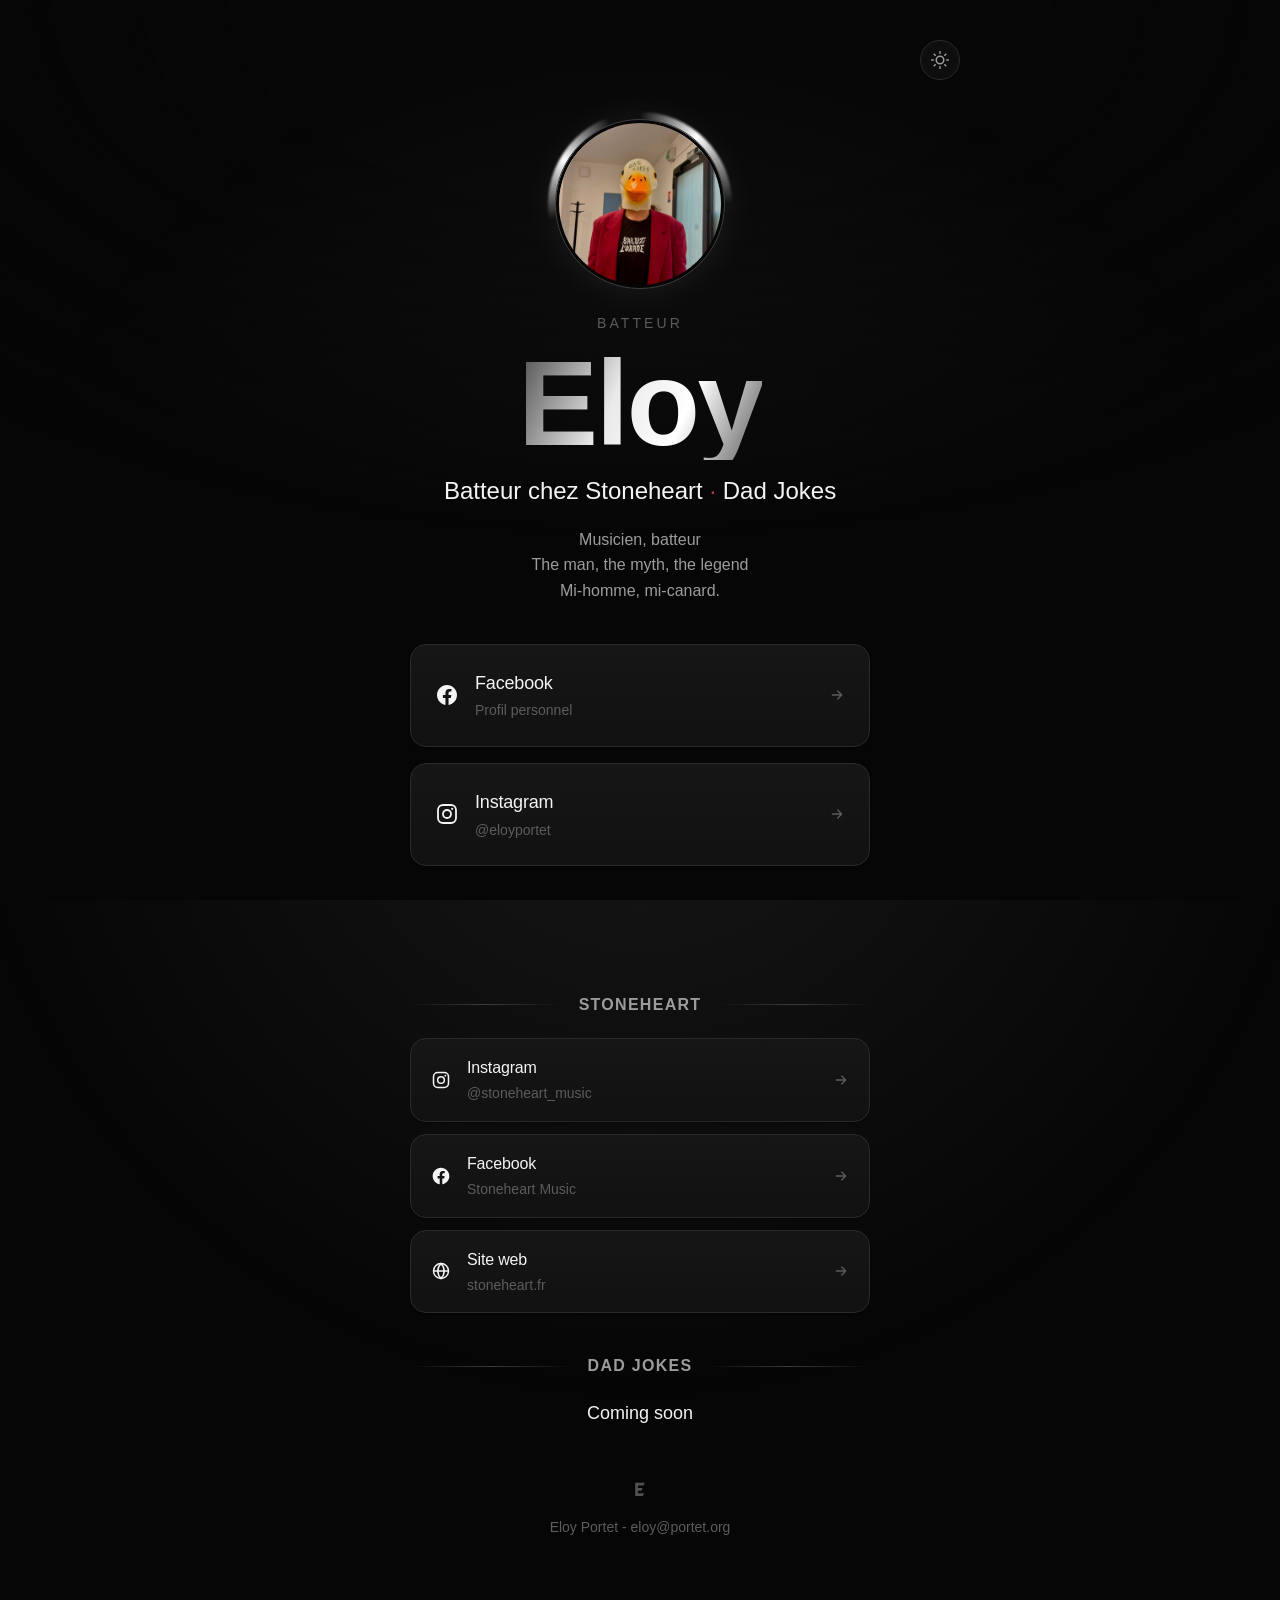
==== index.html @ e55ef7c5 "First release" ====
<!DOCTYPE html>
<html lang="fr">
<head>
<meta charset="UTF-8">
<meta name="viewport" content="width=device-width, initial-scale=1.0">
<title>Eloy</title>
<meta name="description" content="Eloy — batteur chez Stoneheart. Retrouve-le sur Facebook, Instagram, et découvre le groupe Stoneheart.">

<meta property="og:title" content="Eloy">
<meta property="og:description" content="Batteur chez Stoneheart. Musicien. Mi-homme, mi-canard.">
<meta property="og:type" content="profile">
<meta property="og:image" content="assets/eloy-photo.jpg">
<meta name="theme-color" content="#060606">

<link rel="icon" type="image/svg+xml" href="favicon.svg">

<link rel="preconnect" href="https://fonts.googleapis.com">
<link rel="preconnect" href="https://fonts.gstatic.com" crossorigin>
<link href="https://api.fontshare.com/v2/css?f[]=clash-display@400,500,600,700&f[]=general-sans@400,500,600&display=swap" rel="stylesheet">

<link rel="stylesheet" href="css/style.css">
</head>
<body>

<div class="grain" aria-hidden="true"></div>
<div class="beam" aria-hidden="true"></div>
<div class="vignette" aria-hidden="true"></div>

<div class="page">

  <div class="topbar">
    <button class="theme-toggle" data-theme-toggle aria-label="Passer en mode clair">
      <svg viewBox="0 0 24 24" fill="none" stroke="currentColor" stroke-width="2" stroke-linecap="round" stroke-linejoin="round"><circle cx="12" cy="12" r="5"/><path d="M12 1v2M12 21v2M4.22 4.22l1.42 1.42M18.36 18.36l1.42 1.42M1 12h2M21 12h2M4.22 19.78l1.42-1.42M18.36 5.64l1.42-1.42"/></svg>
    </button>
  </div>

  <main>

    <div class="avatar-frame">
      <div class="avatar-ring" aria-hidden="true"></div>
      <div class="avatar-img">
        <img src="assets/eloy-photo.jpg" alt="Eloy, l'homme au masque de canard" width="168" height="168">
      </div>
    </div>

    <p class="eyebrow">Batteur</p>
    <h1 class="title">Eloy</h1>
    <p class="subtitle">Batteur chez Stoneheart<span class="accent-dot"> · </span>Dad Jokes</p>
    <p class="bio">Musicien, batteur</br/> The man, the myth, the legend<br/>Mi-homme, mi-canard.</p>

    <nav class="link-stack" aria-label="Liens principaux">
      <a class="link-btn link-btn--primary" href="https://www.facebook.com/profile.php?id=100018490963108" target="_blank" rel="noopener noreferrer">
        <svg class="icon" viewBox="0 0 24 24" fill="currentColor" aria-hidden="true"><path d="M22 12.06C22 6.5 17.52 2 12 2S2 6.5 2 12.06c0 5 3.66 9.15 8.44 9.94v-7.03H7.9v-2.91h2.54V9.8c0-2.5 1.49-3.89 3.77-3.89 1.09 0 2.23.2 2.23.2v2.46h-1.26c-1.24 0-1.63.77-1.63 1.56v1.87h2.78l-.44 2.91h-2.34V22c4.78-.79 8.44-4.94 8.44-9.94Z"/></svg>
        <span class="label">Facebook<span class="handle">Profil personnel</span></span>
        <svg class="arrow" viewBox="0 0 24 24" fill="none" stroke="currentColor" stroke-width="2" stroke-linecap="round" stroke-linejoin="round" aria-hidden="true"><path d="M5 12h14M13 6l6 6-6 6"/></svg>
      </a>

      <a class="link-btn link-btn--primary" href="https://www.instagram.com/eloyportet/" target="_blank" rel="noopener noreferrer">
        <svg class="icon" viewBox="0 0 24 24" fill="none" stroke="currentColor" stroke-width="1.8" aria-hidden="true"><rect x="3" y="3" width="18" height="18" rx="5"/><circle cx="12" cy="12" r="4"/><circle cx="17.2" cy="6.8" r="1.1" fill="currentColor" stroke="none"/></svg>
        <span class="label">Instagram<span class="handle">@eloyportet</span></span>
        <svg class="arrow" viewBox="0 0 24 24" fill="none" stroke="currentColor" stroke-width="2" stroke-linecap="round" stroke-linejoin="round" aria-hidden="true"><path d="M5 12h14M13 6l6 6-6 6"/></svg>
      </a>
    </nav>

    <div class="eq" aria-hidden="true">
      <span></span><span></span><span></span><span></span><span></span><span></span><span></span>
    </div>

    <div class="section-header">
      <span class="line"></span>
      <span class="label">Stoneheart</span>
      <span class="line"></span>
    </div>

    <div class="link-group" aria-label="Liens Stoneheart">
      <a class="link-btn link-btn--secondary" href="https://www.instagram.com/stoneheart_music/" target="_blank" rel="noopener noreferrer">
        <svg class="icon" viewBox="0 0 24 24" fill="none" stroke="currentColor" stroke-width="1.8" aria-hidden="true"><rect x="3" y="3" width="18" height="18" rx="5"/><circle cx="12" cy="12" r="4"/><circle cx="17.2" cy="6.8" r="1.1" fill="currentColor" stroke="none"/></svg>
        <span class="label">Instagram<span class="handle">@stoneheart_music</span></span>
        <svg class="arrow" viewBox="0 0 24 24" fill="none" stroke="currentColor" stroke-width="2" stroke-linecap="round" stroke-linejoin="round" aria-hidden="true"><path d="M5 12h14M13 6l6 6-6 6"/></svg>
      </a>

      <a class="link-btn link-btn--secondary" href="https://www.facebook.com/StoneheartMusic/" target="_blank" rel="noopener noreferrer">
        <svg class="icon" viewBox="0 0 24 24" fill="currentColor" aria-hidden="true"><path d="M22 12.06C22 6.5 17.52 2 12 2S2 6.5 2 12.06c0 5 3.66 9.15 8.44 9.94v-7.03H7.9v-2.91h2.54V9.8c0-2.5 1.49-3.89 3.77-3.89 1.09 0 2.23.2 2.23.2v2.46h-1.26c-1.24 0-1.63.77-1.63 1.56v1.87h2.78l-.44 2.91h-2.34V22c4.78-.79 8.44-4.94 8.44-9.94Z"/></svg>
        <span class="label">Facebook<span class="handle">Stoneheart Music</span></span>
        <svg class="arrow" viewBox="0 0 24 24" fill="none" stroke="currentColor" stroke-width="2" stroke-linecap="round" stroke-linejoin="round" aria-hidden="true"><path d="M5 12h14M13 6l6 6-6 6"/></svg>
      </a>

      <a class="link-btn link-btn--secondary" href="https://www.stoneheart.fr/" target="_blank" rel="noopener noreferrer">
        <svg class="icon" viewBox="0 0 24 24" fill="none" stroke="currentColor" stroke-width="1.8" aria-hidden="true"><circle cx="12" cy="12" r="9"/><path d="M3 12h18M12 3c2.5 2.5 3.8 5.8 3.8 9s-1.3 6.5-3.8 9c-2.5-2.5-3.8-5.8-3.8-9s1.3-6.5 3.8-9Z"/></svg>
        <span class="label">Site web<span class="handle">stoneheart.fr</span></span>
        <svg class="arrow" viewBox="0 0 24 24" fill="none" stroke="currentColor" stroke-width="2" stroke-linecap="round" stroke-linejoin="round" aria-hidden="true"><path d="M5 12h14M13 6l6 6-6 6"/></svg>
      </a>
    </div>

    <div class="section-header">
      <span class="line"></span>
      <span class="label">Dad Jokes</span>
      <span class="line"></span>
    </div>
    
    <div>
      Coming soon
    </div>
    <div class="separator">
    </div>

    <footer>
      <div class="mark" aria-hidden="true">
        <svg viewBox="0 0 64 64"><path d="M18 14 H46 L42 22 H26 V29 H40 L36 37 H26 V44 H44 L40 52 H18 Z" fill="currentColor"/></svg>
      </div>
      <p class="note">Eloy Portet - eloy@portet.org</p>
    </footer>

  </main>
</div>

<script src="js/main.js"></script>
</body>
</html>
---- css/style.css ----
/* =========================================================
   ELOY — link-in-bio site
   Dark chrome / metal aesthetic, monochrome, animated shine
   ========================================================= */

/* ---------- Fonts ---------- */
/* Clash Display (Fontshare) — display headings
   General Sans (Fontshare) — body / UI */

/* ---------- Reset / base ---------- */
*, *::before, *::after { box-sizing: border-box; margin: 0; padding: 0; }

html {
  -moz-text-size-adjust: none;
  -webkit-text-size-adjust: none;
  text-size-adjust: none;
  -webkit-font-smoothing: antialiased;
  -moz-osx-font-smoothing: grayscale;
  text-rendering: optimizeLegibility;
  scroll-behavior: smooth;
}

body {
  min-height: 100dvh;
  line-height: 1.6;
  font-family: var(--font-body);
  font-size: var(--text-base);
  color: var(--color-text);
  background-color: var(--color-bg);
  overflow-x: hidden;
}

.separator  {
  display:block;
  height:50px;
}

img, picture, video, canvas, svg { display: block; max-width: 100%; height: auto; }
ul[role='list'], ol[role='list'] { list-style: none; }
button, input, textarea, select { font: inherit; color: inherit; }
h1, h2, h3 { text-wrap: balance; line-height: 1.1; }
p { text-wrap: pretty; }

::selection { background: color-mix(in oklab, var(--color-primary) 35%, transparent); color: var(--color-text); }

:focus-visible {
  outline: 2px solid var(--color-primary);
  outline-offset: 3px;
  border-radius: var(--radius-sm);
}

@media (prefers-reduced-motion: reduce) {
  *, *::before, *::after {
    animation-duration: 0.01ms !important;
    animation-iteration-count: 1 !important;
    transition-duration: 0.01ms !important;
    scroll-behavior: auto !important;
  }
}

button { cursor: pointer; background: none; border: none; }

a, button, [role='button'] {
  transition: color var(--transition-interactive),
              background var(--transition-interactive),
              border-color var(--transition-interactive),
              box-shadow var(--transition-interactive),
              transform var(--transition-interactive);
}

.sr-only {
  position: absolute; width: 1px; height: 1px; padding: 0; margin: -1px;
  overflow: hidden; clip: rect(0,0,0,0); white-space: nowrap; border-width: 0;
}

/* ---------- Tokens ---------- */
:root {
  --text-xs: clamp(0.75rem, 0.7rem + 0.25vw, 0.875rem);
  --text-sm: clamp(0.875rem, 0.8rem + 0.35vw, 1rem);
  --text-base: clamp(1rem, 0.95rem + 0.25vw, 1.125rem);
  --text-lg: clamp(1.125rem, 1rem + 0.75vw, 1.5rem);
  --text-xl: clamp(1.5rem, 1.2rem + 1.25vw, 2.25rem);
  --text-2xl: clamp(2.25rem, 1.4rem + 3vw, 4.25rem);
  --text-hero: clamp(3.5rem, 1rem + 9vw, 7.5rem);

  --space-1: 0.25rem; --space-2: 0.5rem; --space-3: 0.75rem;
  --space-4: 1rem; --space-5: 1.25rem; --space-6: 1.5rem;
  --space-8: 2rem; --space-10: 2.5rem; --space-12: 3rem;
  --space-16: 4rem; --space-20: 5rem; --space-24: 6rem; --space-32: 8rem;

  --radius-sm: 0.375rem; --radius-md: 0.625rem; --radius-lg: 1rem;
  --radius-xl: 1.5rem; --radius-full: 9999px;

  --transition-interactive: 220ms cubic-bezier(0.16, 1, 0.3, 1);

  --font-display: 'Clash Display', 'General Sans', 'Helvetica Neue', sans-serif;
  --font-body: 'General Sans', 'Helvetica Neue', sans-serif;

  --content-narrow: 460px;
  --content-default: 640px;
}

/* Dark = default (chrome on black) */
:root, [data-theme='dark'] {
  --color-bg: #060606;
  --color-bg-2: #0d0d0d;
  --color-surface: #111111;
  --color-surface-2: #161616;
  --color-border: #2a2a2a;
  --color-border-strong: #3d3d3d;
  --color-text: #f4f4f4;
  --color-text-muted: #9c9c9c;
  --color-text-faint: #5c5c5c;
  --color-text-inverse: #0a0a0a;
  --color-primary: #e6e6e6;
  --color-primary-highlight: #ffffff;
  --color-accent: #b23b3b; /* restrained crimson ember, used sparingly */

  --chrome-gradient: linear-gradient(115deg, #4a4a4a 0%, #e9e9e9 18%, #ffffff 30%, #7a7a7a 42%, #cfcfcf 55%, #3f3f3f 70%, #ffffff 85%, #6b6b6b 100%);
  --shadow-glow: 0 0 40px rgba(255,255,255,0.08);
  --shadow-sm: 0 1px 2px rgba(0,0,0,0.4);
  --shadow-md: 0 8px 24px rgba(0,0,0,0.5);
  --shadow-lg: 0 20px 50px rgba(0,0,0,0.6);
  --noise-opacity: 0.05;
}

/* Light = brushed steel */
[data-theme='light'] {
  --color-bg: #eeeeee;
  --color-bg-2: #e6e6e6;
  --color-surface: #f5f5f5;
  --color-surface-2: #ffffff;
  --color-border: #cfcfcf;
  --color-border-strong: #b8b8b8;
  --color-text: #131313;
  --color-text-muted: #55555a;
  --color-text-faint: #8b8b8b;
  --color-text-inverse: #ffffff;
  --color-primary: #1a1a1a;
  --color-primary-highlight: #000000;
  --color-accent: #9c2c2c;

  --chrome-gradient: linear-gradient(115deg, #5a5a5a 0%, #1a1a1a 18%, #000000 30%, #4a4a4a 42%, #0d0d0d 55%, #3f3f3f 70%, #000000 85%, #5a5a5a 100%);
  --shadow-glow: 0 0 40px rgba(0,0,0,0.08);
  --shadow-sm: 0 1px 2px rgba(0,0,0,0.08);
  --shadow-md: 0 8px 24px rgba(0,0,0,0.1);
  --shadow-lg: 0 20px 50px rgba(0,0,0,0.14);
  --noise-opacity: 0.035;
}

/* ---------- Background texture ---------- */
.grain {
  position: fixed; inset: 0; z-index: 0; pointer-events: none;
  opacity: var(--noise-opacity); mix-blend-mode: overlay;
  background-image: url("data:image/svg+xml,%3Csvg xmlns='http://www.w3.org/2000/svg' width='160' height='160'%3E%3Cfilter id='n'%3E%3CfeTurbulence type='fractalNoise' baseFrequency='0.9' numOctaves='2' stitchTiles='stitch'/%3E%3C/filter%3E%3Crect width='100%25' height='100%25' filter='url(%23n)'/%3E%3C/svg%3E");
}

.vignette {
  position: fixed; inset: 0; z-index: 0; pointer-events: none;
  background: radial-gradient(ellipse 80% 60% at 50% 0%, transparent 0%, transparent 40%, var(--color-bg) 100%);
}

.beam {
  position: fixed; top: -20%; left: 50%; width: 140vmax; height: 140vmax;
  transform: translateX(-50%);
  background: radial-gradient(circle, color-mix(in oklab, var(--color-primary) 8%, transparent) 0%, transparent 55%);
  z-index: 0; pointer-events: none; animation: beam-drift 16s ease-in-out infinite alternate;
}
@keyframes beam-drift {
  0% { opacity: .5; transform: translateX(-52%) translateY(0); }
  100% { opacity: .9; transform: translateX(-48%) translateY(2%); }
}

/* ---------- Layout ---------- */
.page {
  position: relative; z-index: 1;
  min-height: 100dvh;
  display: flex; flex-direction: column; align-items: center;
  padding: var(--space-8) var(--space-5) var(--space-16);
}

.topbar {
  width: 100%; max-width: var(--content-default);
  display: flex; justify-content: flex-end; align-items: center;
  padding-block: var(--space-2);
}

.theme-toggle {
  width: 40px; height: 40px; border-radius: var(--radius-full);
  display: flex; align-items: center; justify-content: center;
  border: 1px solid var(--color-border); color: var(--color-text-muted);
  background: color-mix(in oklab, var(--color-surface) 80%, transparent);
}
.theme-toggle:hover { color: var(--color-text); border-color: var(--color-border-strong); box-shadow: var(--shadow-glow); }
.theme-toggle svg { width: 18px; height: 18px; }

main {
  width: 100%; max-width: var(--content-default);
  display: flex; flex-direction: column; align-items: center;
  text-align: center;
}

/* ---------- Avatar ---------- */
.avatar-frame {
  position: relative;
  width: clamp(120px, 30vw, 168px);
  height: clamp(120px, 30vw, 168px);
  margin-top: var(--space-8);
  margin-bottom: var(--space-6);
}

.avatar-ring {
  position: absolute; inset: -8px; border-radius: var(--radius-full);
  background: conic-gradient(from 0deg, transparent 0deg, var(--color-primary-highlight) 40deg, transparent 90deg, transparent 260deg, var(--color-primary-highlight) 300deg, transparent 340deg);
  animation: ring-spin 7s linear infinite;
  filter: blur(1px);
}
@keyframes ring-spin { to { transform: rotate(360deg); } }

.avatar-frame::after {
  content: ''; position: absolute; inset: -1px; border-radius: var(--radius-full);
  border: 1px solid var(--color-border-strong); box-shadow: var(--shadow-glow);
}

.avatar-img {
  position: relative; width: 100%; height: 100%; border-radius: var(--radius-full);
  overflow: hidden; border: 3px solid var(--color-bg);
}
.avatar-img img { width: 100%; height: 100%; object-fit: cover; }

/* ---------- Identity ---------- */
.eyebrow {
  font-family: var(--font-body); font-size: var(--text-xs);
  letter-spacing: 0.22em; text-transform: uppercase;
  color: var(--color-text-faint); margin-bottom: var(--space-3);
}

h1.title {
  font-family: var(--font-display); font-weight: 600;
  font-size: var(--text-hero); letter-spacing: -0.02em;
  line-height: 0.95; margin-bottom: var(--space-3);

  background-image: var(--chrome-gradient);
  background-size: 250% 100%;
  -webkit-background-clip: text; background-clip: text;
  color: transparent;
  animation: chrome-sweep 5s ease-in-out infinite;
}
@keyframes chrome-sweep {
  0%, 100% { background-position: 0% 50%; }
  50% { background-position: 100% 50%; }
}

.subtitle {
  font-family: var(--font-body); font-weight: 500;
  font-size: var(--text-lg); color: var(--color-text);
  margin-bottom: var(--space-4);
}
.subtitle .accent-dot { color: var(--color-accent); }

.bio {
  max-width: 46ch; font-size: var(--text-sm); color: var(--color-text-muted);
  margin-bottom: var(--space-10);
}

/* ---------- Link buttons ---------- */
.link-stack {
  width: 100%; max-width: var(--content-narrow);
  display: flex; flex-direction: column; gap: var(--space-4);
  margin-bottom: var(--space-16);
  perspective: 800px;
}

.link-btn {
  position: relative; overflow: hidden;
  display: flex; align-items: center; gap: var(--space-4);
  padding: var(--space-5) var(--space-6);
  border-radius: var(--radius-lg);
  border: 1px solid var(--color-border);
  background: linear-gradient(180deg, var(--color-surface-2), var(--color-surface));
  color: var(--color-text);
  text-decoration: none;
  box-shadow: var(--shadow-sm);
}

.link-btn::before {
  content: ''; position: absolute; top: 0; left: -60%;
  width: 40%; height: 100%;
  background: linear-gradient(120deg, transparent, color-mix(in oklab, var(--color-primary-highlight) 70%, transparent), transparent);
  transform: skewX(-20deg);
  transition: left 700ms cubic-bezier(0.16, 1, 0.3, 1);
  pointer-events: none;
}

.link-btn:hover, .link-btn:focus-visible {
  border-color: var(--color-border-strong);
  transform: translateY(-2px);
  box-shadow: var(--shadow-md), var(--shadow-glow);
}
.link-btn:hover::before { left: 130%; }
.link-btn:active { transform: translateY(0) scale(0.99); }

.link-btn .icon {
  flex: none; width: 24px; height: 24px; color: var(--color-text);
}

.link-btn .label {
  flex: 1; text-align: left; font-family: var(--font-display);
  font-weight: 500; font-size: var(--text-base); letter-spacing: -0.01em;
}

.link-btn .handle {
  font-size: var(--text-xs); color: var(--color-text-faint);
  display: block; margin-top: 2px; font-family: var(--font-body); letter-spacing: 0;
}

.link-btn .arrow { flex: none; width: 16px; height: 16px; color: var(--color-text-faint); transition: transform var(--transition-interactive); }
.link-btn:hover .arrow { transform: translateX(3px); color: var(--color-text); }

/* Primary vs secondary sizing */
.link-btn--primary { padding-block: var(--space-6); }
.link-btn--secondary {
  padding: var(--space-4) var(--space-5);
}
.link-btn--secondary .icon { width: 20px; height: 20px; }
.link-btn--secondary .label { font-size: var(--text-sm); }

/* ---------- Section divider ---------- */
.section-header {
  width: 100%; max-width: var(--content-narrow);
  display: flex; align-items: center; gap: var(--space-4);
  margin-bottom: var(--space-5);
}
.section-header .line { flex: 1; height: 1px; background: linear-gradient(90deg, transparent, var(--color-border-strong), transparent); }
.section-header .label {
  font-family: var(--font-display); font-weight: 600;
  font-size: var(--text-sm); letter-spacing: 0.08em; text-transform: uppercase;
  color: var(--color-text-muted);
}

.section-sub {
  font-size: var(--text-xs); color: var(--color-text-faint);
  max-width: var(--content-narrow); text-align: left; width: 100%;
  margin-top: calc(-1 * var(--space-2)); margin-bottom: var(--space-5);
}

.link-group { width: 100%; max-width: var(--content-narrow); display: flex; flex-direction: column; gap: var(--space-3); margin-bottom: var(--space-10); }

/* ---------- Equalizer divider ---------- */
.eq {
  display: flex; align-items: flex-end; gap: 4px; height: 22px; margin-bottom: var(--space-10);
  opacity: 0.7;
}
.eq span {
  width: 3px; background: var(--color-text-muted); border-radius: 2px;
  animation: eq-bounce 1.2s ease-in-out infinite;
}
.eq span:nth-child(1) { animation-delay: -1.1s; }
.eq span:nth-child(2) { animation-delay: -0.9s; }
.eq span:nth-child(3) { animation-delay: -0.4s; }
.eq span:nth-child(4) { animation-delay: -1.3s; }
.eq span:nth-child(5) { animation-delay: -0.2s; }
.eq span:nth-child(6) { animation-delay: -0.7s; }
.eq span:nth-child(7) { animation-delay: -1s; }
@keyframes eq-bounce {
  0%, 100% { height: 4px; }
  50% { height: 22px; }
}

/* ---------- Footer ---------- */
footer {
  text-align: center; color: var(--color-text-faint); font-size: var(--text-xs);
  max-width: var(--content-narrow);
}
footer .note { margin-bottom: var(--space-4); }
footer .mark { display: flex; justify-content: center; margin-bottom: var(--space-4); opacity: 0.5; }
footer .mark svg { width: 22px; height: 22px; color: var(--color-text-muted); }

/* ---------- Responsive ---------- */
@media (max-width: 420px) {
  .link-btn { padding: var(--space-4) var(--space-5); }
  .link-btn--primary { padding-block: var(--space-5); }
}
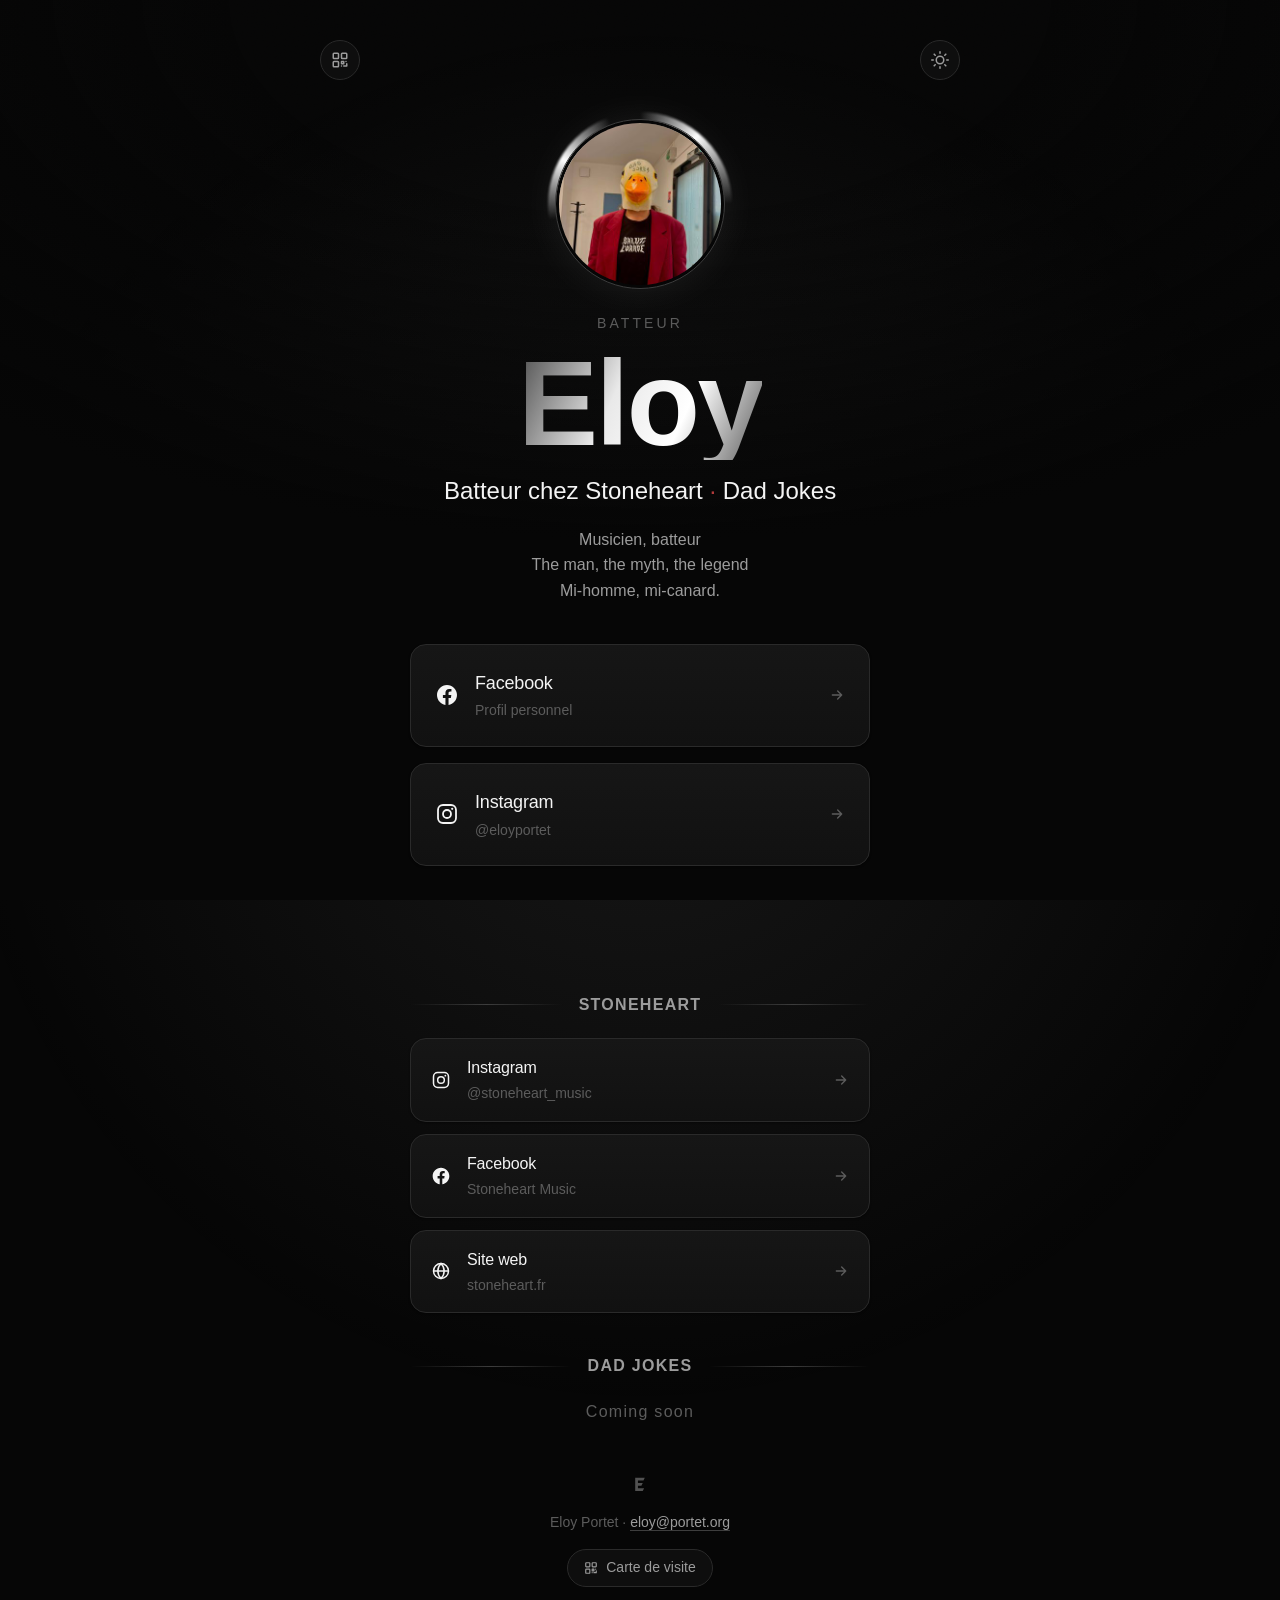
==== commit 00410ea8: "SEO, PWA (installable + offline) et carte de visite QR - SEO : titre, canonical, Open Graph/Twitter " ====
--- a/index.html
+++ b/index.html
@@ -3,19 +3,73 @@
 <head>
 <meta charset="UTF-8">
 <meta name="viewport" content="width=device-width, initial-scale=1.0">
-<title>Eloy</title>
-<meta name="description" content="Eloy — batteur chez Stoneheart. Retrouve-le sur Facebook, Instagram, et découvre le groupe Stoneheart.">
-
-<meta property="og:title" content="Eloy">
+<title>Eloy Portet — Batteur de Stoneheart</title>
+<meta name="description" content="Eloy Portet, batteur du groupe Stoneheart. Musicien, dad jokes, mi-homme mi-canard : retrouve-le sur Instagram, Facebook et découvre Stoneheart.">
+<meta name="author" content="Eloy Portet">
+<meta name="robots" content="index, follow, max-image-preview:large">
+<link rel="canonical" href="https://eloy.portet.org/">
+
+<meta property="og:type" content="profile">
+<meta property="og:site_name" content="Eloy Portet">
+<meta property="og:locale" content="fr_FR">
+<meta property="og:url" content="https://eloy.portet.org/">
+<meta property="og:title" content="Eloy Portet — Batteur de Stoneheart">
 <meta property="og:description" content="Batteur chez Stoneheart. Musicien. Mi-homme, mi-canard.">
-<meta property="og:type" content="profile">
-<meta property="og:image" content="assets/eloy-photo.jpg">
+<meta property="og:image" content="https://eloy.portet.org/assets/eloy-photo.jpg">
+<meta property="og:image:width" content="1536">
+<meta property="og:image:height" content="1546">
+<meta property="og:image:alt" content="Eloy, l'homme au masque de canard">
+<meta property="profile:first_name" content="Eloy">
+<meta property="profile:last_name" content="Portet">
+<meta name="twitter:card" content="summary_large_image">
+<meta name="twitter:title" content="Eloy Portet — Batteur de Stoneheart">
+<meta name="twitter:description" content="Batteur chez Stoneheart. Musicien. Mi-homme, mi-canard.">
+<meta name="twitter:image" content="https://eloy.portet.org/assets/eloy-photo.jpg">
+
 <meta name="theme-color" content="#060606">
-
+<meta name="color-scheme" content="dark light">
+<link rel="manifest" href="manifest.webmanifest">
 <link rel="icon" type="image/svg+xml" href="favicon.svg">
-
-<link rel="preconnect" href="https://fonts.googleapis.com">
-<link rel="preconnect" href="https://fonts.gstatic.com" crossorigin>
+<link rel="icon" type="image/png" sizes="32x32" href="assets/icons/favicon-32.png">
+<link rel="apple-touch-icon" href="assets/icons/apple-touch-icon.png">
+<meta name="apple-mobile-web-app-title" content="Eloy">
+<meta name="mobile-web-app-capable" content="yes">
+
+<script type="application/ld+json">
+{
+  "@context": "https://schema.org",
+  "@type": "ProfilePage",
+  "url": "https://eloy.portet.org/",
+  "inLanguage": "fr-FR",
+  "mainEntity": {
+    "@type": "Person",
+    "name": "Eloy Portet",
+    "givenName": "Eloy",
+    "familyName": "Portet",
+    "jobTitle": "Batteur",
+    "description": "Musicien, batteur du groupe Stoneheart. Mi-homme, mi-canard.",
+    "image": "https://eloy.portet.org/assets/eloy-photo.jpg",
+    "url": "https://eloy.portet.org/",
+    "email": "mailto:eloy@portet.org",
+    "sameAs": [
+      "https://www.instagram.com/eloyportet/",
+      "https://www.facebook.com/profile.php?id=100018490963108"
+    ],
+    "memberOf": {
+      "@type": "MusicGroup",
+      "name": "Stoneheart",
+      "url": "https://www.stoneheart.fr/",
+      "sameAs": [
+        "https://www.instagram.com/stoneheart_music/",
+        "https://www.facebook.com/StoneheartMusic/"
+      ]
+    }
+  }
+}
+</script>
+
+<link rel="preconnect" href="https://api.fontshare.com">
+<link rel="preconnect" href="https://cdn.fontshare.com" crossorigin>
 <link href="https://api.fontshare.com/v2/css?f[]=clash-display@400,500,600,700&f[]=general-sans@400,500,600&display=swap" rel="stylesheet">
 
 <link rel="stylesheet" href="css/style.css">
@@ -29,7 +83,10 @@
 <div class="page">
 
   <div class="topbar">
-    <button class="theme-toggle" data-theme-toggle aria-label="Passer en mode clair">
+    <button class="icon-btn" type="button" data-card-open aria-haspopup="dialog" aria-label="Afficher ma carte de visite (QR code)" title="Carte de visite">
+      <svg viewBox="0 0 24 24" fill="none" stroke="currentColor" stroke-width="2" stroke-linecap="round" stroke-linejoin="round" aria-hidden="true"><rect x="3" y="3" width="7" height="7" rx="1"/><rect x="14" y="3" width="7" height="7" rx="1"/><rect x="3" y="14" width="7" height="7" rx="1"/><path d="M14 14h3v3h-3zM20 14v.01M14 20h.01M17 20h4v-3"/></svg>
+    </button>
+    <button class="icon-btn theme-toggle" type="button" data-theme-toggle aria-label="Passer en mode clair">
       <svg viewBox="0 0 24 24" fill="none" stroke="currentColor" stroke-width="2" stroke-linecap="round" stroke-linejoin="round"><circle cx="12" cy="12" r="5"/><path d="M12 1v2M12 21v2M4.22 4.22l1.42 1.42M18.36 18.36l1.42 1.42M1 12h2M21 12h2M4.22 19.78l1.42-1.42M18.36 5.64l1.42-1.42"/></svg>
     </button>
   </div>
@@ -39,14 +96,14 @@
     <div class="avatar-frame">
       <div class="avatar-ring" aria-hidden="true"></div>
       <div class="avatar-img">
-        <img src="assets/eloy-photo.jpg" alt="Eloy, l'homme au masque de canard" width="168" height="168">
+        <img src="assets/eloy-avatar-336.jpg" alt="Eloy Portet, l'homme au masque de canard" width="168" height="168" fetchpriority="high">
       </div>
     </div>
 
     <p class="eyebrow">Batteur</p>
-    <h1 class="title">Eloy</h1>
+    <h1 class="title">Eloy<span class="sr-only"> Portet</span></h1>
     <p class="subtitle">Batteur chez Stoneheart<span class="accent-dot"> · </span>Dad Jokes</p>
-    <p class="bio">Musicien, batteur</br/> The man, the myth, the legend<br/>Mi-homme, mi-canard.</p>
+    <p class="bio">Musicien, batteur<br>The man, the myth, the legend<br/>Mi-homme, mi-canard.</p>
 
     <nav class="link-stack" aria-label="Liens principaux">
       <a class="link-btn link-btn--primary" href="https://www.facebook.com/profile.php?id=100018490963108" target="_blank" rel="noopener noreferrer">
@@ -72,7 +129,7 @@
       <span class="line"></span>
     </div>
 
-    <div class="link-group" aria-label="Liens Stoneheart">
+    <nav class="link-group" aria-label="Liens Stoneheart">
       <a class="link-btn link-btn--secondary" href="https://www.instagram.com/stoneheart_music/" target="_blank" rel="noopener noreferrer">
         <svg class="icon" viewBox="0 0 24 24" fill="none" stroke="currentColor" stroke-width="1.8" aria-hidden="true"><rect x="3" y="3" width="18" height="18" rx="5"/><circle cx="12" cy="12" r="4"/><circle cx="17.2" cy="6.8" r="1.1" fill="currentColor" stroke="none"/></svg>
         <span class="label">Instagram<span class="handle">@stoneheart_music</span></span>
@@ -90,7 +147,7 @@
         <span class="label">Site web<span class="handle">stoneheart.fr</span></span>
         <svg class="arrow" viewBox="0 0 24 24" fill="none" stroke="currentColor" stroke-width="2" stroke-linecap="round" stroke-linejoin="round" aria-hidden="true"><path d="M5 12h14M13 6l6 6-6 6"/></svg>
       </a>
-    </div>
+    </nav>
 
     <div class="section-header">
       <span class="line"></span>
@@ -98,22 +155,52 @@
       <span class="line"></span>
     </div>
     
-    <div>
-      Coming soon
-    </div>
-    <div class="separator">
-    </div>
+    <p class="coming-soon">Coming soon</p>
 
     <footer>
       <div class="mark" aria-hidden="true">
         <svg viewBox="0 0 64 64"><path d="M18 14 H46 L42 22 H26 V29 H40 L36 37 H26 V44 H44 L40 52 H18 Z" fill="currentColor"/></svg>
       </div>
-      <p class="note">Eloy Portet - eloy@portet.org</p>
+      <p class="note">Eloy Portet · <a href="mailto:eloy@portet.org">eloy@portet.org</a></p>
+      <div class="footer-actions">
+        <button class="pill-btn" type="button" data-card-open aria-haspopup="dialog">
+          <svg viewBox="0 0 24 24" fill="none" stroke="currentColor" stroke-width="2" stroke-linecap="round" stroke-linejoin="round" aria-hidden="true"><rect x="3" y="3" width="7" height="7" rx="1"/><rect x="14" y="3" width="7" height="7" rx="1"/><rect x="3" y="14" width="7" height="7" rx="1"/><path d="M14 14h3v3h-3zM20 14v.01M14 20h.01M17 20h4v-3"/></svg>
+          Carte de visite
+        </button>
+        <button class="pill-btn" type="button" data-install hidden>
+          <svg viewBox="0 0 24 24" fill="none" stroke="currentColor" stroke-width="2" stroke-linecap="round" stroke-linejoin="round" aria-hidden="true"><path d="M12 3v12M7 10l5 5 5-5M5 21h14"/></svg>
+          Installer l'appli
+        </button>
+      </div>
+      <p class="install-hint" data-ios-hint hidden>Pour installer sur iPhone : <strong>Partager</strong> puis <strong>Sur l'écran d'accueil</strong>.</p>
     </footer>
 
   </main>
 </div>
 
-<script src="js/main.js"></script>
+<dialog class="card-dialog" data-card-dialog aria-labelledby="card-title">
+  <form method="dialog">
+    <button class="icon-btn card-close" aria-label="Fermer">
+      <svg viewBox="0 0 24 24" fill="none" stroke="currentColor" stroke-width="2" stroke-linecap="round" aria-hidden="true"><path d="M6 6l12 12M18 6L6 18"/></svg>
+    </button>
+  </form>
+  <h2 id="card-title" class="card-title">Eloy Portet</h2>
+  <p class="card-sub">Batteur · Stoneheart</p>
+  <div class="card-tabs" role="tablist" aria-label="Type de QR code">
+    <button type="button" role="tab" aria-selected="true" aria-controls="qr-vcard" id="tab-vcard">Contact</button>
+    <button type="button" role="tab" aria-selected="false" aria-controls="qr-site" id="tab-site" tabindex="-1">Site web</button>
+  </div>
+  <div class="card-qr">
+    <img id="qr-vcard" role="tabpanel" aria-labelledby="tab-vcard" src="assets/qr-vcard.svg" alt="QR code : ajouter Eloy Portet aux contacts" width="240" height="240" loading="lazy">
+    <img id="qr-site" role="tabpanel" aria-labelledby="tab-site" src="assets/qr-site.svg" alt="QR code : eloy.portet.org" width="240" height="240" loading="lazy" hidden>
+  </div>
+  <p class="card-hint">Scanne avec l'appareil photo</p>
+  <div class="card-actions">
+    <a class="pill-btn" href="eloy-portet.vcf" download>Enregistrer le contact</a>
+    <button class="pill-btn" type="button" data-share hidden>Partager le lien</button>
+  </div>
+</dialog>
+
+<script src="js/main.js" defer></script>
 </body>
 </html>
--- a/css/style.css
+++ b/css/style.css
@@ -181,18 +181,18 @@
 
 .topbar {
   width: 100%; max-width: var(--content-default);
-  display: flex; justify-content: flex-end; align-items: center;
+  display: flex; justify-content: space-between; align-items: center;
   padding-block: var(--space-2);
 }
 
-.theme-toggle {
+.icon-btn {
   width: 40px; height: 40px; border-radius: var(--radius-full);
   display: flex; align-items: center; justify-content: center;
   border: 1px solid var(--color-border); color: var(--color-text-muted);
   background: color-mix(in oklab, var(--color-surface) 80%, transparent);
 }
-.theme-toggle:hover { color: var(--color-text); border-color: var(--color-border-strong); box-shadow: var(--shadow-glow); }
-.theme-toggle svg { width: 18px; height: 18px; }
+.icon-btn:hover { color: var(--color-text); border-color: var(--color-border-strong); box-shadow: var(--shadow-glow); }
+.icon-btn svg { width: 18px; height: 18px; }
 
 main {
   width: 100%; max-width: var(--content-default);
@@ -381,3 +381,74 @@
   .link-btn { padding: var(--space-4) var(--space-5); }
   .link-btn--primary { padding-block: var(--space-5); }
 }
+
+/* ---------- Coming soon ---------- */
+.coming-soon {
+  font-size: var(--text-sm); color: var(--color-text-faint);
+  letter-spacing: 0.08em; margin-bottom: var(--space-12);
+}
+
+/* ---------- Footer actions (card / install) ---------- */
+footer a { color: var(--color-text-muted); text-decoration: none; border-bottom: 1px solid var(--color-border-strong); }
+footer a:hover { color: var(--color-text); border-color: var(--color-text-muted); }
+
+.footer-actions {
+  display: flex; flex-wrap: wrap; justify-content: center; gap: var(--space-3);
+  margin-bottom: var(--space-4);
+}
+
+.pill-btn {
+  display: inline-flex; align-items: center; gap: var(--space-2);
+  padding: var(--space-2) var(--space-4);
+  border-radius: var(--radius-full);
+  border: 1px solid var(--color-border);
+  background: color-mix(in oklab, var(--color-surface) 80%, transparent);
+  color: var(--color-text-muted);
+  font-family: var(--font-body); font-size: var(--text-xs); font-weight: 500;
+  text-decoration: none; line-height: 1.4;
+}
+.pill-btn:hover { color: var(--color-text); border-color: var(--color-border-strong); box-shadow: var(--shadow-glow); }
+.pill-btn svg { width: 14px; height: 14px; }
+.pill-btn[hidden] { display: none; }
+
+.install-hint { color: var(--color-text-faint); font-size: var(--text-xs); }
+.install-hint strong { color: var(--color-text-muted); font-weight: 600; }
+
+/* ---------- Business card dialog ---------- */
+.card-dialog {
+  margin: auto; width: min(340px, calc(100vw - 2rem));
+  padding: var(--space-8) var(--space-6) var(--space-6);
+  border-radius: var(--radius-xl);
+  border: 1px solid var(--color-border-strong);
+  background: linear-gradient(180deg, var(--color-surface-2), var(--color-surface));
+  color: var(--color-text);
+  box-shadow: var(--shadow-lg), var(--shadow-glow);
+  text-align: center;
+}
+.card-dialog::backdrop { background: rgba(0,0,0,0.65); backdrop-filter: blur(4px); }
+.card-dialog[open] { animation: card-in 260ms cubic-bezier(0.16, 1, 0.3, 1); }
+@keyframes card-in { from { opacity: 0; transform: translateY(12px) scale(0.97); } }
+
+.card-close { position: absolute; top: var(--space-3); right: var(--space-3); width: 36px; height: 36px; }
+.card-title { font-family: var(--font-display); font-weight: 600; font-size: var(--text-xl); letter-spacing: -0.01em; }
+.card-sub { font-size: var(--text-xs); letter-spacing: 0.18em; text-transform: uppercase; color: var(--color-text-faint); margin: var(--space-1) 0 var(--space-5); }
+
+.card-tabs {
+  display: inline-flex; padding: 3px; gap: 3px; margin-bottom: var(--space-4);
+  border: 1px solid var(--color-border); border-radius: var(--radius-full);
+}
+.card-tabs [role='tab'] {
+  padding: var(--space-1) var(--space-4); border-radius: var(--radius-full);
+  font-size: var(--text-xs); font-weight: 500; color: var(--color-text-muted);
+}
+.card-tabs [role='tab'][aria-selected='true'] { background: var(--color-primary); color: var(--color-text-inverse); }
+
+.card-qr {
+  background: #fff; border-radius: var(--radius-lg); padding: var(--space-3);
+  width: min(240px, 100%); margin: 0 auto var(--space-3);
+}
+.card-qr img { width: 100%; height: auto; image-rendering: pixelated; }
+.card-qr img[hidden] { display: none; }
+
+.card-hint { font-size: var(--text-xs); color: var(--color-text-faint); margin-bottom: var(--space-4); }
+.card-actions { display: flex; flex-wrap: wrap; justify-content: center; gap: var(--space-2); }
